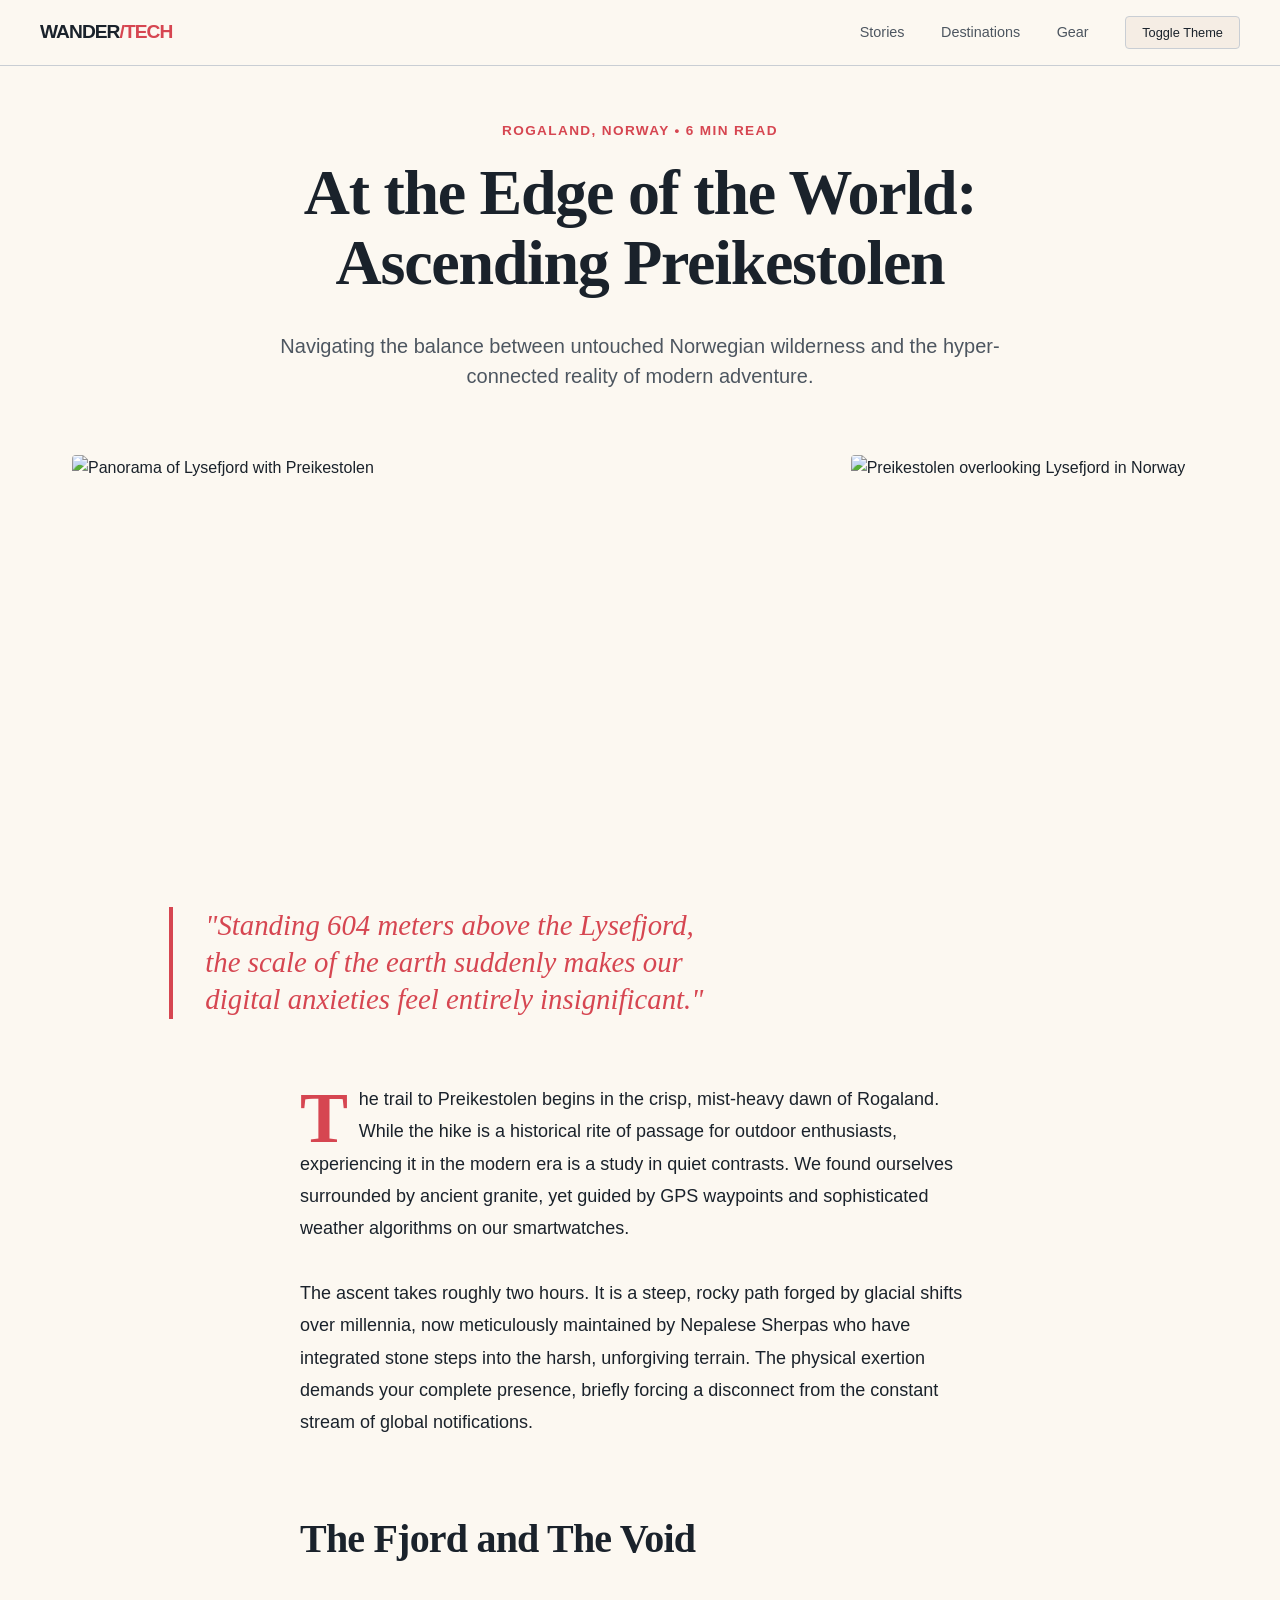
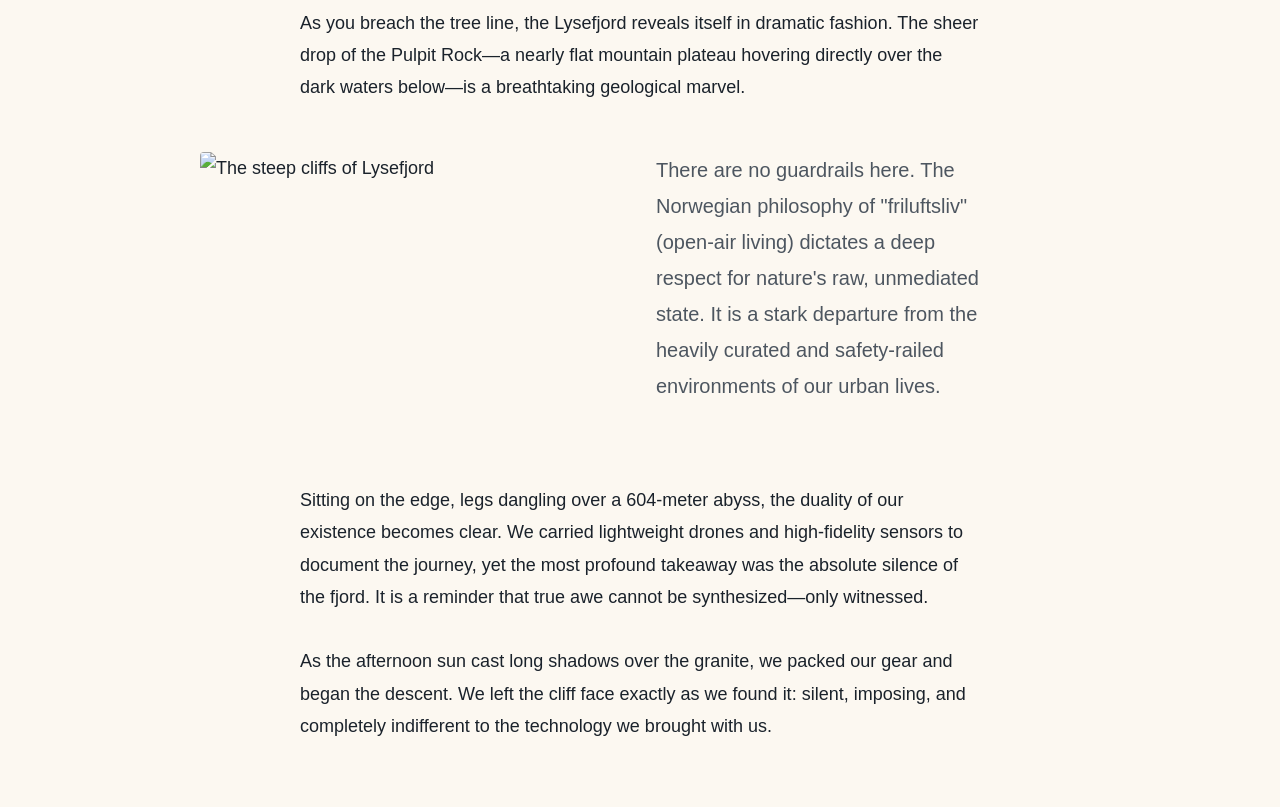
==== week02/index.html @ ad17efc3 "Create Travel Journal" ====
<!DOCTYPE html>
<html lang="en">
<head>
    <meta charset="UTF-8">
    <meta name="viewport" content="width=device-width, initial-scale=1.0">
    <title>Wander | Modern Tech Travel</title>
    <link rel="stylesheet" href="styles.css">
</head>
<body>
    <div class="reading-progress"></div>
    
    <header id="main-header" class="dynamic-header">
        <div class="header-content">
            <div class="logo">WANDER<span>/TECH</span></div>
            <nav>
                <a href="#">Stories</a>
                <a href="#">Destinations</a>
                <a href="#">Gear</a>
                <button id="theme-toggle">Toggle Theme</button>
            </nav>
        </div>
    </header>

    <main class="story-container">
        <article class="long-form">
            <header class="article-header">
                <span class="category">Rogaland, Norway &bull; 6 min read</span>
                <h1 class="main-title">At the Edge of the World: Ascending Preikestolen</h1>
                <p class="subtitle">Navigating the balance between untouched Norwegian wilderness and the hyper-connected reality of modern adventure.</p>
            </header>

            <section class="asymmetric-grid">
                <div class="grid-item img-large">
                    <img src="https://commons.wikimedia.org/wiki/Special:FilePath/Panorama_of_Lysefjord.jpg?width=1200" alt="Panorama of Lysefjord with Preikestolen">
                </div>
                <div class="grid-item img-tall">
                    <img src="https://commons.wikimedia.org/wiki/Special:FilePath/Preikestolen_Lysefjord.jpg?width=800" alt="Preikestolen overlooking Lysefjord in Norway">
                </div>
                <div class="grid-item text-block">
                    <blockquote>"Standing 604 meters above the Lysefjord, the scale of the earth suddenly makes our digital anxieties feel entirely insignificant."</blockquote>
                </div>
            </section>

            <div class="article-body">
                <p class="drop-cap">The trail to Preikestolen begins in the crisp, mist-heavy dawn of Rogaland. While the hike is a historical rite of passage for outdoor enthusiasts, experiencing it in the modern era is a study in quiet contrasts. We found ourselves surrounded by ancient granite, yet guided by GPS waypoints and sophisticated weather algorithms on our smartwatches.</p>
                <p>The ascent takes roughly two hours. It is a steep, rocky path forged by glacial shifts over millennia, now meticulously maintained by Nepalese Sherpas who have integrated stone steps into the harsh, unforgiving terrain. The physical exertion demands your complete presence, briefly forcing a disconnect from the constant stream of global notifications.</p>
                
                <h2>The Fjord and The Void</h2>
                <p>As you breach the tree line, the Lysefjord reveals itself in dramatic fashion. The sheer drop of the Pulpit Rock—a nearly flat mountain plateau hovering directly over the dark waters below—is a breathtaking geological marvel.</p>
                
                <div class="asymmetric-grid grid-secondary">
                    <div class="grid-item">
                        <img src="https://commons.wikimedia.org/wiki/Special:FilePath/Lysefjorden_fjord.jpg?width=800" alt="The steep cliffs of Lysefjord">
                    </div>
                    <div class="grid-item">
                        <p>There are no guardrails here. The Norwegian philosophy of "friluftsliv" (open-air living) dictates a deep respect for nature's raw, unmediated state. It is a stark departure from the heavily curated and safety-railed environments of our urban lives.</p>
                    </div>
                </div>
                
                <p>Sitting on the edge, legs dangling over a 604-meter abyss, the duality of our existence becomes clear. We carried lightweight drones and high-fidelity sensors to document the journey, yet the most profound takeaway was the absolute silence of the fjord. It is a reminder that true awe cannot be synthesized—only witnessed.</p>
                <p>As the afternoon sun cast long shadows over the granite, we packed our gear and began the descent. We left the cliff face exactly as we found it: silent, imposing, and completely indifferent to the technology we brought with us.</p>
            </div>
        </article>
    </main>

    <script>
        // Reading Progress Bar
        window.addEventListener('scroll', () => {
            const winScroll = document.body.scrollTop || document.documentElement.scrollTop;
            const height = document.documentElement.scrollHeight - document.documentElement.clientHeight;
            const scrolled = (winScroll / height) * 100;
            document.documentElement.style.setProperty('--scroll-progress', scrolled + '%');
        });

        // Dynamic Header (Hide on scroll down, show on scroll up)
        let lastScrollY = window.scrollY;
        const header = document.getElementById('main-header');
        
        window.addEventListener('scroll', () => {
            if (window.scrollY > lastScrollY && window.scrollY > 100) {
                header.classList.add('hidden');
            } else {
                header.classList.remove('hidden');
            }
            lastScrollY = window.scrollY;
        });

        // Theme Toggle
        const themeBtn = document.getElementById('theme-toggle');
        themeBtn.addEventListener('click', () => {
            if (document.documentElement.getAttribute('data-theme') === 'dark') {
                document.documentElement.setAttribute('data-theme', 'light');
            } else {
                document.documentElement.setAttribute('data-theme', 'dark');
            }
        });
    </script>
</body>
</html>
---- week02/styles.css ----
/* 
   OKLCH COLOR VARIABLES
   ---------------------
   Lightness (L): 0 to 1
   Chroma (C): 0 to ~0.37 (saturation)
   Hue (H): 0 to 360 (degrees)
*/

:root {
    /* LIGHT MODE (Default) */
    --bg-primary: oklch(0.98 0.01 75);      
    --bg-secondary: oklch(0.95 0.015 75);   
    --text-primary: oklch(0.25 0.02 250);   
    --text-secondary: oklch(0.45 0.02 250); 
    --accent: oklch(0.60 0.18 20);          
    --border: oklch(0.85 0.01 250);

    /* 
       TYPOGRAPHY SCALE 
       Using clamp() with a mix of rem and vw for dynamic scaling
    */
    --size-base: 1rem;
    --size-heading-md: clamp(1.5rem, 1.15rem + 1.75vw, 2.5rem);
    --size-heading-lg: clamp(2rem, 1.3rem + 3.5vw, 4rem);

    /* 
       SPACING SYSTEM
       Relative sizing using rem units
    */
    --space-xs: 0.5rem;
    --space-sm: 1rem;
    --space-md: 2rem;
    --space-lg: 4rem;
    
    --scroll-progress: 0%;
}

[data-theme="dark"] {
    /* DARK MODE */
    --bg-primary: oklch(0.18 0.01 250);     
    --bg-secondary: oklch(0.22 0.015 250);  
    --text-primary: oklch(0.92 0.01 75);    
    --text-secondary: oklch(0.70 0.01 75);  
    --accent: oklch(0.70 0.16 25);          
    --border: oklch(0.30 0.01 250);
}

@media (prefers-color-scheme: dark) {
    :root:not([data-theme="light"]) {
        --bg-primary: oklch(0.18 0.01 250);
        --bg-secondary: oklch(0.22 0.015 250);
        --text-primary: oklch(0.92 0.01 75);
        --text-secondary: oklch(0.70 0.01 75);
        --accent: oklch(0.70 0.16 25);
        --border: oklch(0.30 0.01 250);
    }
}

/* RESET & BASE */
* {
    box-sizing: border-box;
    margin: 0;
    padding: 0;
}

body {
    background-color: var(--bg-primary);
    color: var(--text-primary);
    font-family: -apple-system, BlinkMacSystemFont, "Segoe UI", Roboto, Helvetica, Arial, sans-serif;
    font-size: var(--size-base);
    line-height: 1.6;
    transition: background-color 0.3s ease, color 0.3s ease;
    overflow-x: hidden;
}

/* READING STATUS BAR */
.reading-progress {
    position: fixed;
    top: 0;
    left: 0;
    width: var(--scroll-progress);
    height: 4px;
    background-color: var(--accent);
    z-index: 1000;
    transition: width 0.1s ease-out;
}

/* DYNAMIC HEADER */
.dynamic-header {
    position: fixed;
    top: 0;
    width: 100%;
    background-color: var(--bg-primary);
    border-bottom: 1px solid var(--border);
    padding: var(--space-sm) var(--space-md);
    z-index: 999;
    transition: transform 0.3s ease-in-out, background-color 0.3s ease;
}

.dynamic-header.hidden {
    transform: translateY(-100%);
}

.header-content {
    display: flex;
    justify-content: space-between;
    align-items: center;
    max-width: 1200px;
    margin: 0 auto;
}

.logo {
    font-weight: 800;
    font-size: 1.2rem;
    letter-spacing: -0.05em;
}

.logo span {
    color: var(--accent);
}

nav a {
    color: var(--text-secondary);
    text-decoration: none;
    margin-left: var(--space-md);
    font-size: 0.9rem;
    font-weight: 500;
    transition: color 0.2s;
}

nav a:hover {
    color: var(--text-primary);
}

#theme-toggle {
    margin-left: var(--space-md);
    background: var(--bg-secondary);
    color: var(--text-primary);
    border: 1px solid var(--border);
    padding: var(--space-xs) var(--space-sm);
    border-radius: 4px;
    cursor: pointer;
    font-size: 0.8rem;
    transition: all 0.2s;
}

#theme-toggle:hover {
    border-color: var(--accent);
}

/* LONG-FORM TYPOGRAPHY */
.story-container {
    max-width: 1200px;
    margin: 120px auto var(--space-lg);
    padding: 0 var(--space-md);
}

.article-header {
    text-align: center;
    max-width: 800px;
    margin: 0 auto var(--space-lg);
}

.category {
    text-transform: uppercase;
    font-size: 0.85rem;
    letter-spacing: 0.1em;
    color: var(--accent);
    font-weight: 600;
    display: block;
    margin-bottom: var(--space-sm);
}

.main-title {
    font-size: var(--size-heading-lg);
    line-height: 1.1;
    font-weight: 800;
    letter-spacing: -0.02em;
    margin-bottom: var(--space-md);
    font-family: "Playfair Display", Georgia, serif;
}

.subtitle {
    font-size: 1.25rem;
    color: var(--text-secondary);
    line-height: 1.5;
    font-weight: 400;
}

.article-body {
    max-width: 680px;
    margin: 0 auto;
    font-size: 1.125rem;
    line-height: 1.8;
}

.article-body p {
    margin-bottom: var(--space-md);
}

.article-body h2 {
    font-size: var(--size-heading-md);
    margin: var(--space-lg) 0 var(--space-md);
    font-family: "Playfair Display", Georgia, serif;
    letter-spacing: -0.02em;
}

.drop-cap::first-letter {
    float: left;
    font-size: 4.5rem;
    line-height: 0.8;
    padding-right: 0.15em;
    padding-top: 0.1em;
    color: var(--accent);
    font-family: "Playfair Display", Georgia, serif;
    font-weight: bold;
}

/* ASYMMETRIC STORY GRID */
.asymmetric-grid {
    display: grid;
    grid-template-columns: repeat(12, 1fr);
    gap: var(--space-md);
    margin: var(--space-lg) 0;
}

.asymmetric-grid img {
    width: 100%;
    height: 100%;
    object-fit: cover;
    border-radius: 4px;
}

.img-large {
    grid-column: 1 / 9;
    aspect-ratio: 16 / 9;
}

.img-tall {
    grid-column: 9 / 13;
    grid-row: 1 / 3;
    aspect-ratio: 3 / 4;
}

.text-block {
    grid-column: 2 / 8;
    display: flex;
    align-items: center;
}

blockquote {
    font-size: 1.8rem;
    font-family: "Playfair Display", Georgia, serif;
    font-style: italic;
    color: var(--accent);
    line-height: 1.3;
    border-left: 4px solid var(--accent);
    padding-left: var(--space-md);
}

.grid-secondary {
    margin: calc(var(--space-lg) * 0.75) -100px; 
}

.grid-secondary .grid-item:first-child {
    grid-column: 1 / 7;
}

.grid-secondary .grid-item:last-child {
    grid-column: 7 / 12;
    display: flex;
    align-items: center;
    font-size: 1.25rem;
    color: var(--text-secondary);
}

@media (max-width: 900px) {
    .asymmetric-grid {
        display: flex;
        flex-direction: column;
    }
    
    .grid-secondary {
        margin: var(--space-md) 0;
    }
    
    .img-tall {
        aspect-ratio: 16 / 9;
    }
    
    nav a:not(:last-child) {
        display: none;
    }
}
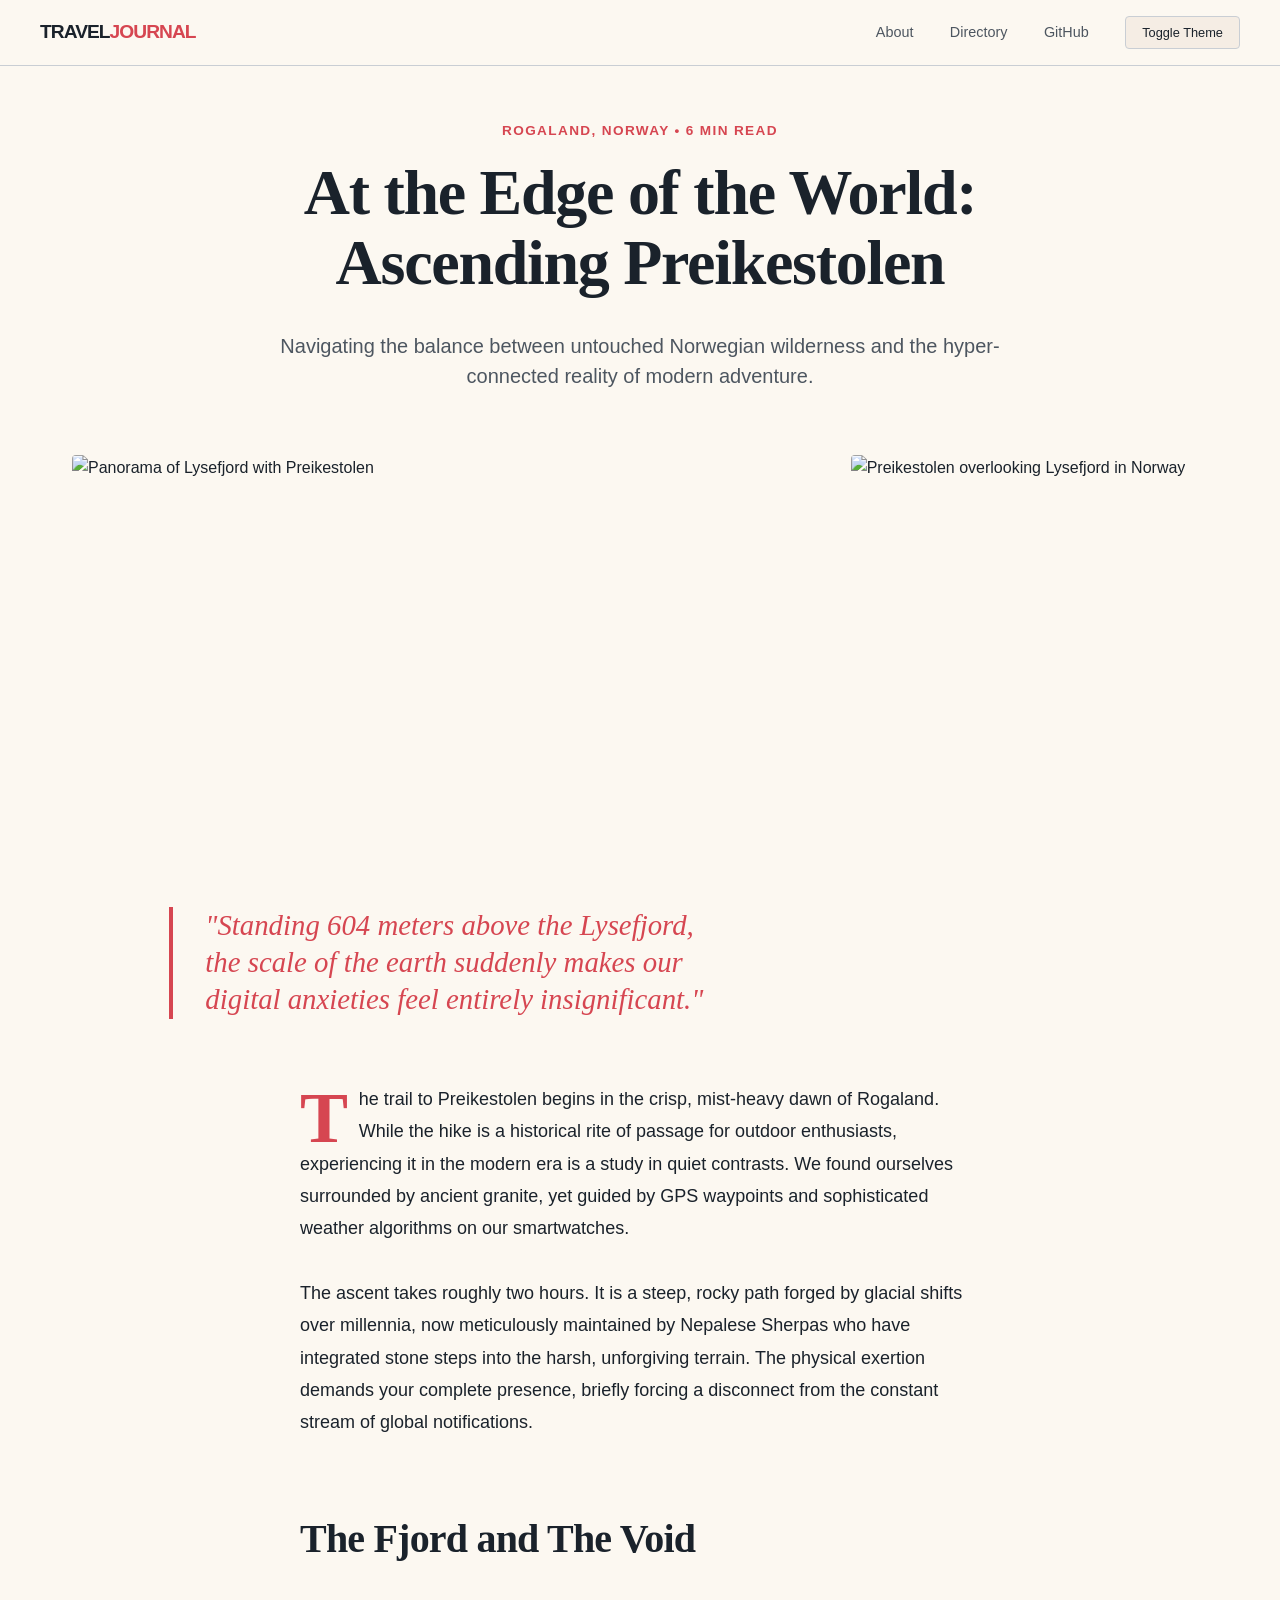
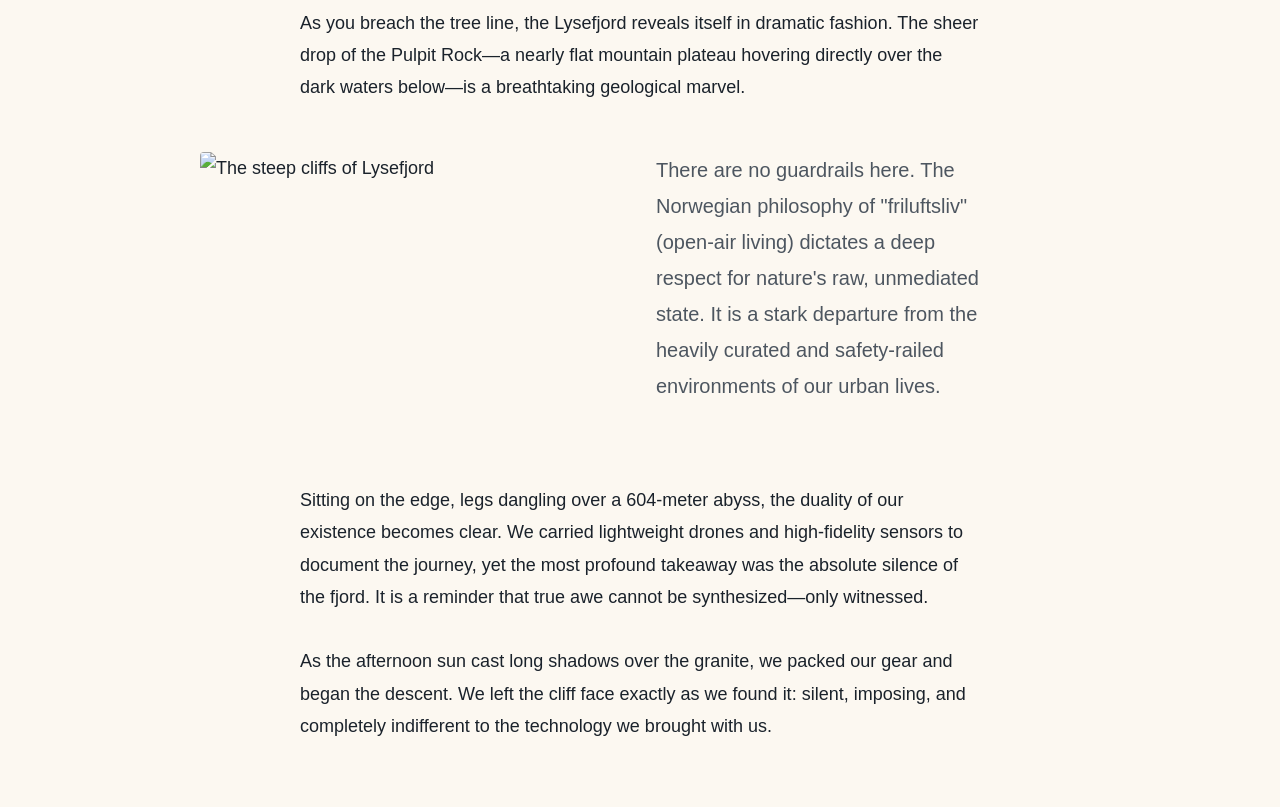
==== commit cfd4fc64: "Adding Front Page" ====
--- a/week02/index.html
+++ b/week02/index.html
@@ -3,7 +3,7 @@
 <head>
     <meta charset="UTF-8">
     <meta name="viewport" content="width=device-width, initial-scale=1.0">
-    <title>Wander | Modern Tech Travel</title>
+    <title>Travel Journal | Week 2</title>
     <link rel="stylesheet" href="styles.css">
 </head>
 <body>
@@ -11,11 +11,11 @@
     
     <header id="main-header" class="dynamic-header">
         <div class="header-content">
-            <div class="logo">WANDER<span>/TECH</span></div>
+            <div class="logo">TRAVEL<span>JOURNAL</span></div>
             <nav>
-                <a href="#">Stories</a>
-                <a href="#">Destinations</a>
-                <a href="#">Gear</a>
+                <a href="#">About</a>
+                <a href="#">Directory</a>
+                <a href="https://github.com/noodles1102/my-capstone-project" target="_blank" rel="noopener noreferrer">GitHub</a>
                 <button id="theme-toggle">Toggle Theme</button>
             </nav>
         </div>
